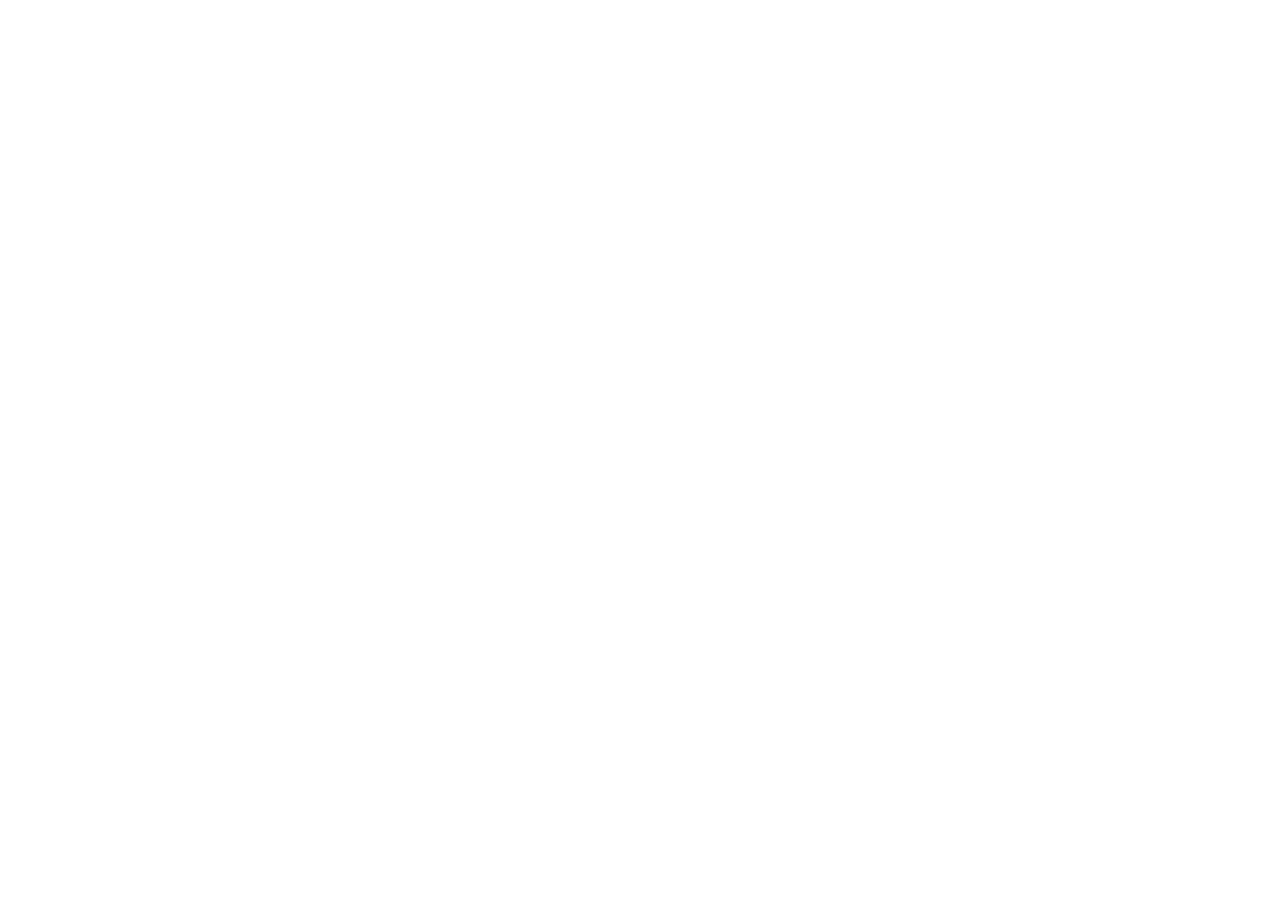
==== index.html @ 55efc39b "Begin Project" ====
<!DOCTYPE html>
<html lang="en">
    <head>
        <meta charset="UTF-8">
        <meta name="viewport" content="width=device-width, initial-scale=1.0">
        <title>Endangered</title>
    </head>
    <body>
        <header>
        
        </header>
        <main>
        
        </main>
        <footer>
        
        </footer>
    </body>
</html>
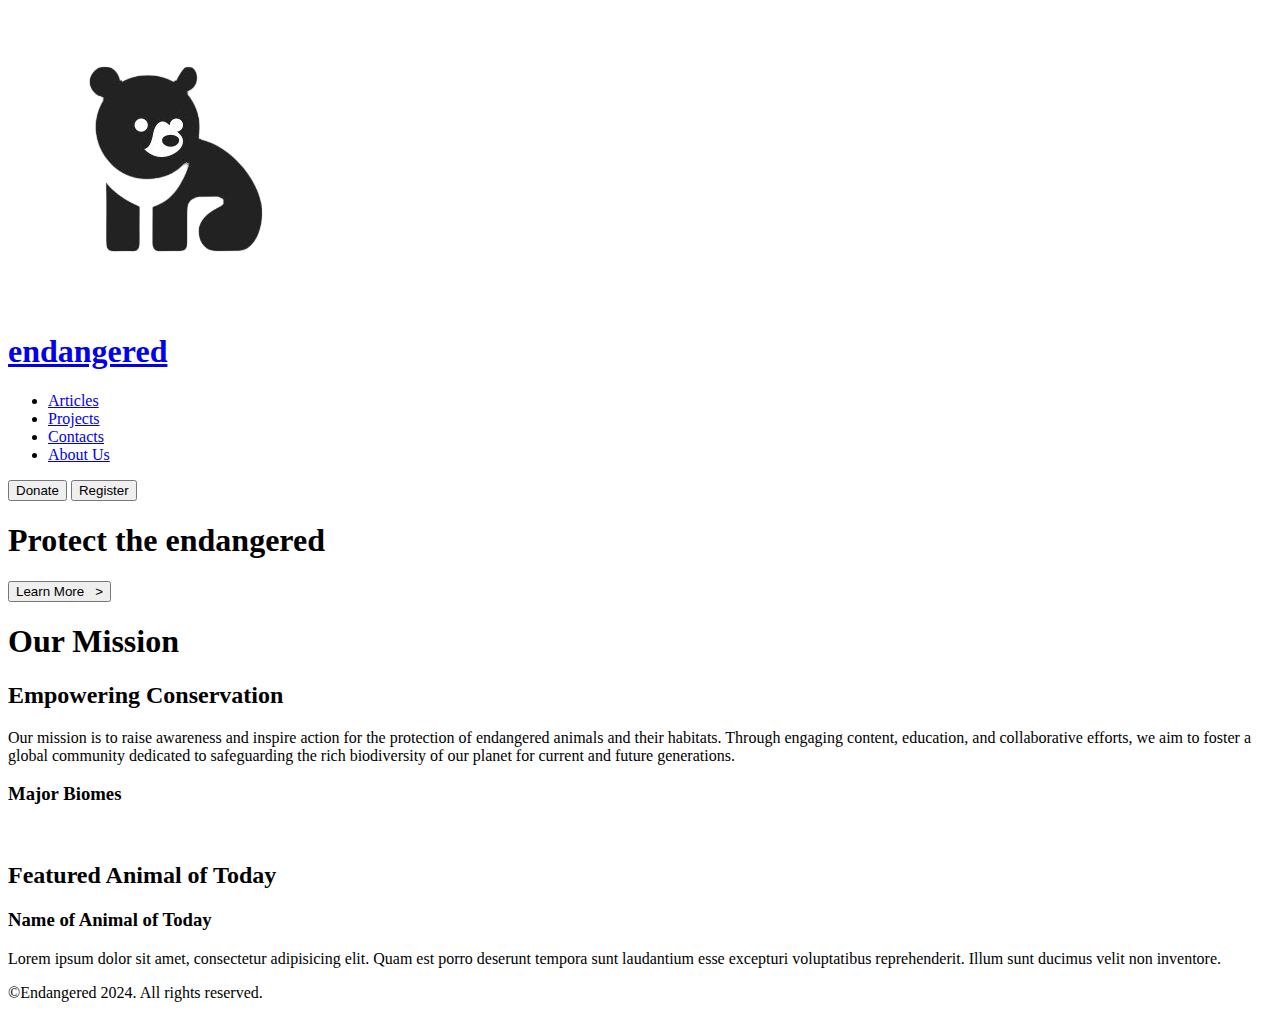
==== commit 463b2096: "Base HTML Layout + Images" ====
--- a/index.html
+++ b/index.html
@@ -1,19 +1,75 @@
 <!DOCTYPE html>
 <html lang="en">
-    <head>
-        <meta charset="UTF-8">
-        <meta name="viewport" content="width=device-width, initial-scale=1.0">
-        <title>Endangered</title>
-    </head>
-    <body>
-        <header>
-        
-        </header>
-        <main>
-        
-        </main>
-        <footer>
-        
-        </footer>
-    </body>
+	<head>
+    	<meta charset="utf-8">
+		<meta name="viewport" content="width=device-width, initial-scale=1.0">
+		<link rel="icon" type="image/svg+xml" href="images/weblogo.jpg">
+		<title>Endangered</title>
+		<!-- fonts -->
+		<link rel="preconnect" href="https://fonts.googleapis.com">
+		<link rel="preconnect" href="https://fonts.gstatic.com" crossorigin>
+		<link href="https://fonts.googleapis.com/css2?family=Comfortaa&family=Hind&family=Montserrat:wght@400;600&display=swap" rel="stylesheet">
+		<!-- external CSS link -->
+		<link rel="stylesheet" href="css/normalize.css">
+		<link rel="stylesheet" href="css/style.css">
+	</head>
+	<body>
+		<header>
+			<nav class="nav-container">
+				<div class="nav-logo">
+					<a id="home" href="index.html">
+						<img id="logo" src="images/logo.png" alt="https://www.behance.net/gallery/50070953/Endangered-Animal-Logos/modules/297711487"><h1 class="name">endangered</h1>
+					</a>
+				</div>
+				<ul class="nav-list">
+					<li><a href="#">Articles</a></li>
+					<li><a href="#">Projects</a></li>
+					<li><a href="#">Contacts</a></li>
+					<li><a href="#">About Us</a></li>
+				</ul>
+				<a href="https://support.worldwildlife.org/site/SPageServer?pagename=main_monthly&s_src=AWE2306OQ18299A01179RX&s_subsrc=topnav" target="_blank"><button type="button">Donate</button></a>
+				<button type="button">Register</button>
+			</nav>
+		</header>
+
+		<main>
+			<section>
+				<div class="front-page">
+					<h1>Protect the endangered</h1>
+					<button id="learn" type="button">Learn More&nbsp;&nbsp;&nbsp;></button>
+				</div>
+				<!-- <img src="images/deer-bg.jpg" alt="https://www.freepik.com/free-photo/closeup-shot-deer-nara-park-japan_11697215.htm#query=nature%20animals&position=49&from_view=search&track=aisImage by wirestock on Freepik"> -->
+			</section>
+			<section id="mission-statement">
+				<h1>Our Mission</h1>
+				<h2>Empowering Conservation</h2>
+				<p>Our mission is to raise awareness and inspire action for the protection of endangered animals and their habitats. Through engaging content, education, and collaborative efforts, we aim to foster a global community dedicated to safeguarding the rich biodiversity of our planet for current and future generations.</p>
+				<h3>Major Biomes</h3>
+				<div class="circle grassland" alt="Photo by Antony Trivet: https://www.pexels.com/photo/group-of-wild-giraffes-grazing-in-savanna-6056059/"></div>
+				<div class="circle forest" alt="https://www.freepik.com/free-photo/beautiful-scenery-river-surrounded-by-greenery-forest_16026988.htm#query=forest&position=19&from_view=search&track=sph"></div>
+				<div class="circle aquatic" alt="Photo by Francesco Ungaro: https://www.pexels.com/photo/assorted-fish-in-sea-with-corals-3410956/"></div>
+				<div class="circle desert" alt="https://www.freepik.com/free-photo/morning-light-sonoran-desert-scottsdale-arizona_17466112.htm#query=desert&position=0&from_view=search&track=sph"></div>
+				<div class="circle tundra" alt="https://www.freepik.com/free-photo/river-surrounded-by-trees-covered-snow-during-winter_12152350.htm#query=tundra&position=5&from_view=search&track=sph"></div>
+			</section>
+			<section id="articles">
+				<article>
+					<img src="" alt="">
+				</article>
+			</section>
+			<section id="featured">
+				<h2>Featured Animal of Today</h2>
+				<!--<img src="images/animal-otd.jpg" alt="https://www.freepik.com/free-photo/eurasian-wolf-white-winter-habitat-beautiful-winter-forest_16206187.htm">-->
+				<h3>Name of Animal of Today</h3>
+				<p>Lorem ipsum dolor sit amet, consectetur adipisicing elit. Quam est porro deserunt tempora sunt laudantium esse excepturi voluptatibus reprehenderit. Illum sunt ducimus velit non inventore.</p>
+			</section>
+			<section>
+			
+			</section>
+		</main>
+		
+		<footer>
+			<p>&copy;Endangered 2024. All rights reserved.</p>
+		</footer>
+		<script type="text/javascript" src="js/main.js"></script>
+	</body>
 </html>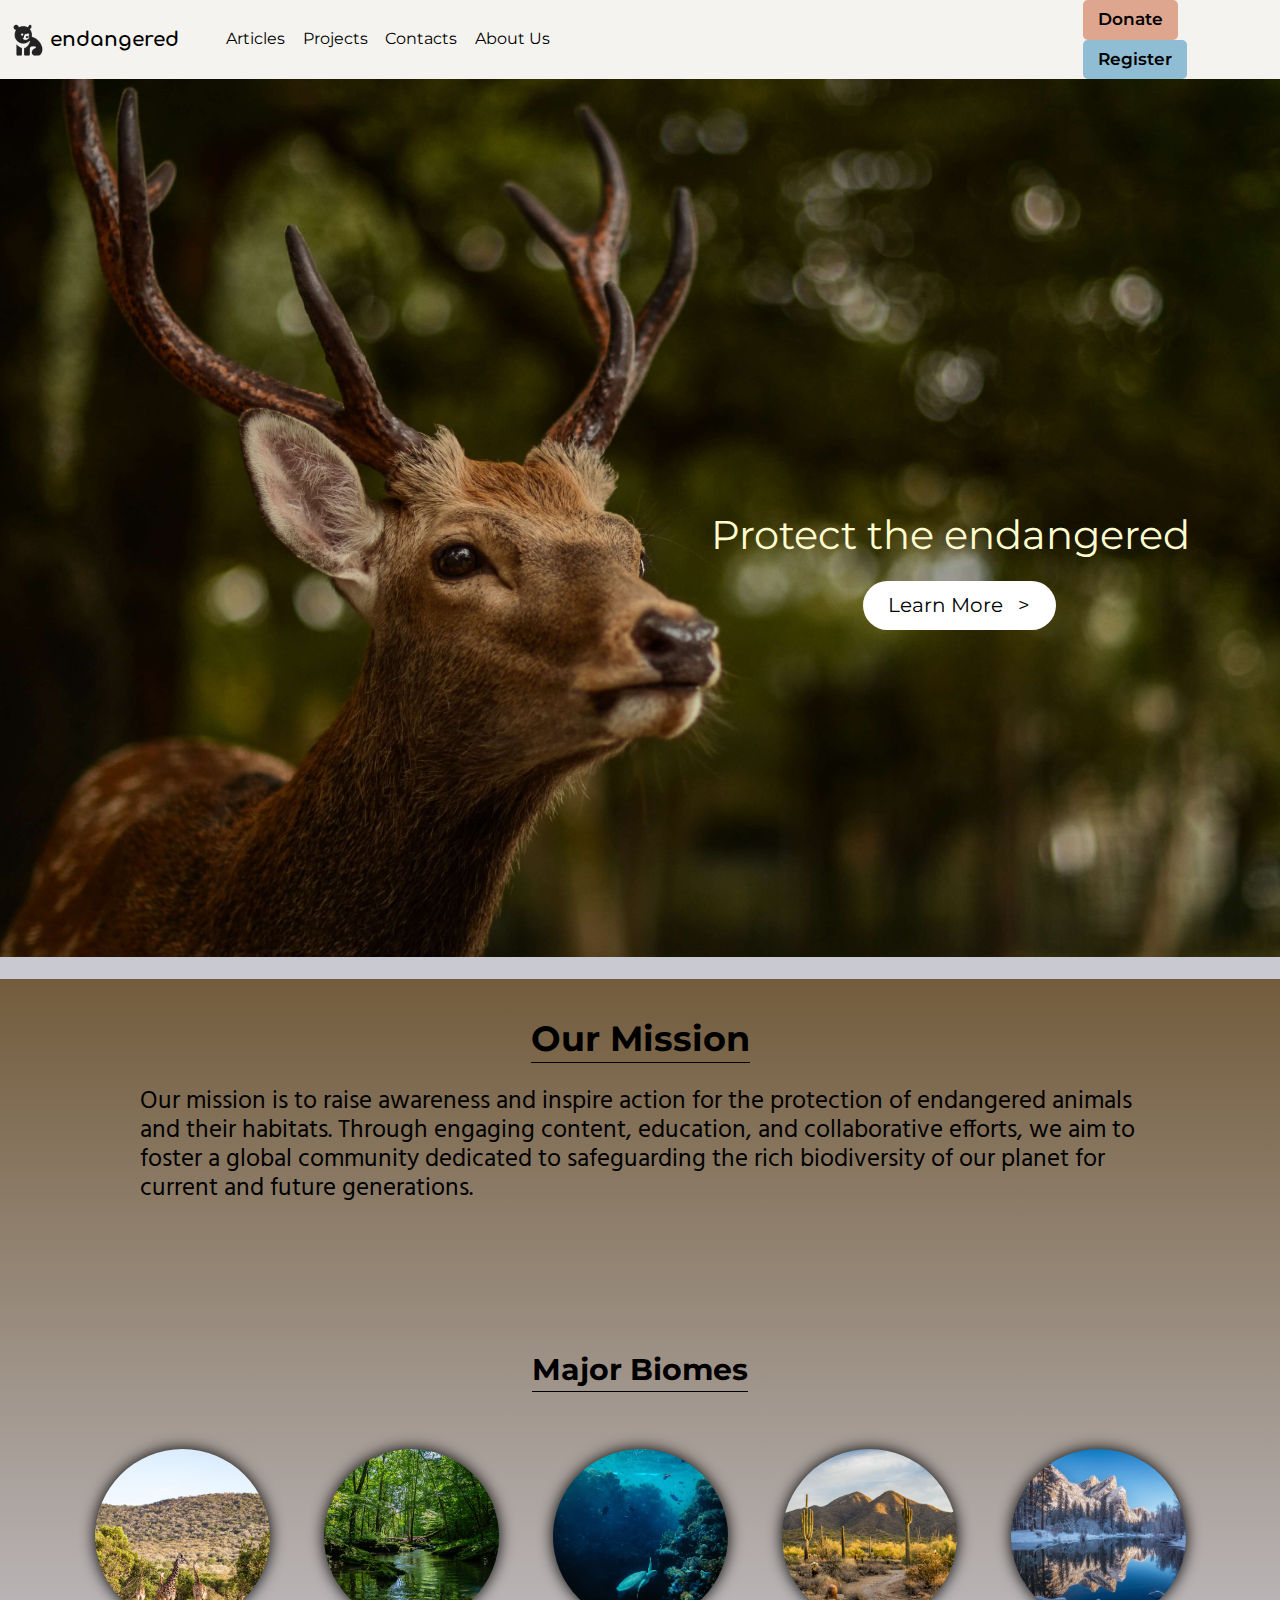
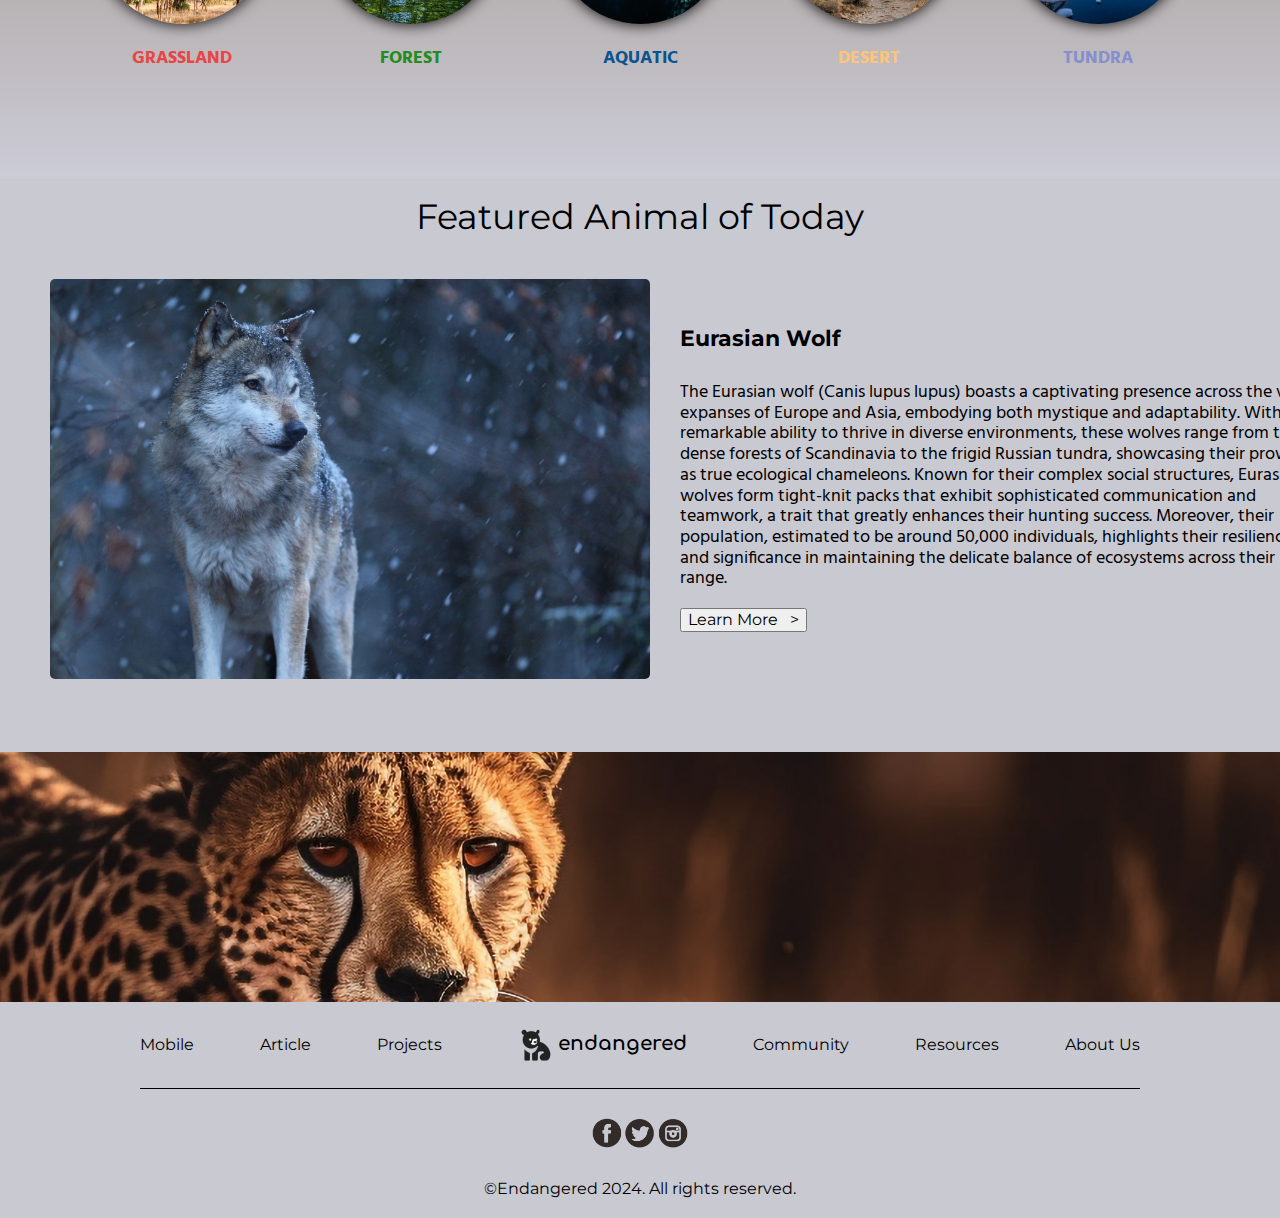
==== commit b4b50a13: "Update Main Page, Add Images, Add Sub Pages" ====
--- a/index.html
+++ b/index.html
@@ -1,75 +1,110 @@
-<!DOCTYPE html>
-<html lang="en">
-	<head>
-    	<meta charset="utf-8">
-		<meta name="viewport" content="width=device-width, initial-scale=1.0">
-		<link rel="icon" type="image/svg+xml" href="images/weblogo.jpg">
-		<title>Endangered</title>
-		<!-- fonts -->
-		<link rel="preconnect" href="https://fonts.googleapis.com">
-		<link rel="preconnect" href="https://fonts.gstatic.com" crossorigin>
-		<link href="https://fonts.googleapis.com/css2?family=Comfortaa&family=Hind&family=Montserrat:wght@400;600&display=swap" rel="stylesheet">
-		<!-- external CSS link -->
-		<link rel="stylesheet" href="css/normalize.css">
-		<link rel="stylesheet" href="css/style.css">
-	</head>
-	<body>
-		<header>
-			<nav class="nav-container">
-				<div class="nav-logo">
-					<a id="home" href="index.html">
-						<img id="logo" src="images/logo.png" alt="https://www.behance.net/gallery/50070953/Endangered-Animal-Logos/modules/297711487"><h1 class="name">endangered</h1>
-					</a>
-				</div>
-				<ul class="nav-list">
-					<li><a href="#">Articles</a></li>
-					<li><a href="#">Projects</a></li>
-					<li><a href="#">Contacts</a></li>
-					<li><a href="#">About Us</a></li>
-				</ul>
-				<a href="https://support.worldwildlife.org/site/SPageServer?pagename=main_monthly&s_src=AWE2306OQ18299A01179RX&s_subsrc=topnav" target="_blank"><button type="button">Donate</button></a>
-				<button type="button">Register</button>
-			</nav>
-		</header>
-
-		<main>
-			<section>
-				<div class="front-page">
-					<h1>Protect the endangered</h1>
-					<button id="learn" type="button">Learn More&nbsp;&nbsp;&nbsp;></button>
-				</div>
-				<!-- <img src="images/deer-bg.jpg" alt="https://www.freepik.com/free-photo/closeup-shot-deer-nara-park-japan_11697215.htm#query=nature%20animals&position=49&from_view=search&track=aisImage by wirestock on Freepik"> -->
-			</section>
-			<section id="mission-statement">
-				<h1>Our Mission</h1>
-				<h2>Empowering Conservation</h2>
-				<p>Our mission is to raise awareness and inspire action for the protection of endangered animals and their habitats. Through engaging content, education, and collaborative efforts, we aim to foster a global community dedicated to safeguarding the rich biodiversity of our planet for current and future generations.</p>
-				<h3>Major Biomes</h3>
-				<div class="circle grassland" alt="Photo by Antony Trivet: https://www.pexels.com/photo/group-of-wild-giraffes-grazing-in-savanna-6056059/"></div>
-				<div class="circle forest" alt="https://www.freepik.com/free-photo/beautiful-scenery-river-surrounded-by-greenery-forest_16026988.htm#query=forest&position=19&from_view=search&track=sph"></div>
-				<div class="circle aquatic" alt="Photo by Francesco Ungaro: https://www.pexels.com/photo/assorted-fish-in-sea-with-corals-3410956/"></div>
-				<div class="circle desert" alt="https://www.freepik.com/free-photo/morning-light-sonoran-desert-scottsdale-arizona_17466112.htm#query=desert&position=0&from_view=search&track=sph"></div>
-				<div class="circle tundra" alt="https://www.freepik.com/free-photo/river-surrounded-by-trees-covered-snow-during-winter_12152350.htm#query=tundra&position=5&from_view=search&track=sph"></div>
-			</section>
-			<section id="articles">
-				<article>
-					<img src="" alt="">
-				</article>
-			</section>
-			<section id="featured">
-				<h2>Featured Animal of Today</h2>
-				<!--<img src="images/animal-otd.jpg" alt="https://www.freepik.com/free-photo/eurasian-wolf-white-winter-habitat-beautiful-winter-forest_16206187.htm">-->
-				<h3>Name of Animal of Today</h3>
-				<p>Lorem ipsum dolor sit amet, consectetur adipisicing elit. Quam est porro deserunt tempora sunt laudantium esse excepturi voluptatibus reprehenderit. Illum sunt ducimus velit non inventore.</p>
-			</section>
-			<section>
-			
-			</section>
-		</main>
-		
-		<footer>
-			<p>&copy;Endangered 2024. All rights reserved.</p>
-		</footer>
-		<script type="text/javascript" src="js/main.js"></script>
-	</body>
+<!DOCTYPE html>
+<html lang="en">
+	<head>
+    	<meta charset="utf-8">
+		<meta name="viewport" content="width=device-width, initial-scale=1.0">
+		<link rel="icon" type="image/svg+xml" href="images/weblogo.jpg">
+		<title>Endangered</title>
+		<!-- fonts -->
+		<link rel="preconnect" href="https://fonts.googleapis.com">
+		<link rel="preconnect" href="https://fonts.gstatic.com" crossorigin>
+		<link href="https://fonts.googleapis.com/css2?family=Comfortaa&family=Hind:wght@400;700&family=Montserrat:wght@400;600&display=swap" rel="stylesheet">
+		<!-- external CSS link -->
+		<link rel="stylesheet" href="css/normalize.css">
+		<link rel="stylesheet" href="css/style.css">
+	</head>
+	<body>
+		<header>
+			<nav class="container">
+				<a href="index.html" class="logo">
+					<img id="logo" src="images/logo.png" alt="https://www.behance.net/gallery/50070953/Endangered-Animal-Logos/modules/297711487"><h1 class="name">endangered</h1>
+				</a>
+				<ul class="nav-list nav-anch">
+					<li><a href="sub-html/articles.html">Articles</a></li>
+					<li><a href="sub-html/projects.html">Projects</a></li>
+					<li><a href="sub-html/contact.html">Contacts</a></li>
+					<li><a href="sub-html/about.html">About Us</a></li>
+				</ul>
+				<div class="register">
+					<a href="https://support.worldwildlife.org/site/SPageServer?pagename=main_monthly&s_src=AWE2306OQ18299A01179RX&s_subsrc=topnav" target="_blank"><button type="button">Donate</button></a>
+					<button type="button">Register</button>
+				</div>
+			</nav>
+		</header>
+
+		<main>
+			<section>
+				<div class="front-page">
+					<h1 class="title">Protect the endangered</h1>
+					<a href="https://www.worldwildlife.org/how-to-help" target="_blank"><button class="learn" type="button">Learn More&nbsp;&nbsp;&nbsp;></button></a>
+				</div>
+				<!-- <img src="images/deer-bg.jpg" alt="https://www.freepik.com/free-photo/closeup-shot-deer-nara-park-japan_11697215.htm#query=nature%20animals&position=49&from_view=search&track=aisImage by wirestock on Freepik"> -->
+			</section>
+			<section id="mission-statement">
+				<div class="mission-block">
+					<h1 class="heads">Our Mission</h1>
+					<p>Our mission is to raise awareness and inspire action for the protection of endangered animals and their habitats. Through engaging content, education, and collaborative efforts, we aim to foster a global community dedicated to safeguarding the rich biodiversity of our planet for current and future generations.</p>
+					<h3 class="heads">Major Biomes</h3>
+				</div>
+				<div class="biomes">
+					<div class="circle grassland" alt="Photo by Antony Trivet: https://www.pexels.com/photo/group-of-wild-giraffes-grazing-in-savanna-6056059/"><span>GRASSLAND</span></div>
+					<div class="circle forest" alt="https://www.freepik.com/free-photo/beautiful-scenery-river-surrounded-by-greenery-forest_16026988.htm#query=forest&position=19&from_view=search&track=sph"><span>FOREST</span></div>
+					<div class="circle aquatic" alt="Photo by Francesco Ungaro: https://www.pexels.com/photo/assorted-fish-in-sea-with-corals-3410956/"><span>AQUATIC</span></div>
+					<div class="circle desert" alt="https://www.freepik.com/free-photo/morning-light-sonoran-desert-scottsdale-arizona_17466112.htm#query=desert&position=0&from_view=search&track=sph"><span>DESERT</span></div>
+					<div class="circle tundra" alt="https://www.freepik.com/free-photo/river-surrounded-by-trees-covered-snow-during-winter_12152350.htm#query=tundra&position=5&from_view=search&track=sph"><span>TUNDRA</span></div>
+				</div>
+			</section>
+			<section id="articles">
+				<article>
+					<img src="" alt="">
+				</article>
+			</section>
+			<section id="featured">
+				<h2 class="heads">Featured Animal of Today</h2>
+				<div class="aot">
+					<img src="images/animal-otd.jpg" alt="https://www.freepik.com/free-photo/eurasian-wolf-white-winter-habitat-beautiful-winter-forest_16206187.htm">
+					<div class="aot-info">
+						<h3>Eurasian Wolf</h3>
+						<p>The Eurasian wolf (Canis lupus lupus) boasts a captivating presence across the vast expanses of Europe and Asia, embodying both mystique and adaptability. With a remarkable ability to thrive in diverse environments, these wolves range from the dense forests of Scandinavia to the frigid Russian tundra, showcasing their prowess as true ecological chameleons. Known for their complex social structures, Eurasian wolves form tight-knit packs that exhibit sophisticated communication and teamwork, a trait that greatly enhances their hunting success. Moreover, their population, estimated to be around 50,000 individuals, highlights their resilience and significance in maintaining the delicate balance of ecosystems across their range.</p>
+						<a href="https://a-z-animals.com/animals/eurasian-wolf/" target="_blank"><button type="button">Learn More&nbsp;&nbsp;&nbsp;></button></a>
+					</div>
+				</div>
+			</section>
+			<section id="how-to-help">
+				<div class="cheetah"></div>
+			</section>
+		</main>
+		<footer>
+			<div>
+				<ul class="footer-nav nav-anch">
+					<li>
+						<a href="#">Mobile</a>
+					</li>
+					<li>
+						<a href="sub-html/articles.html">Article</a>
+					</li>
+					<li>
+						<a href="sub-html/projects.html">Projects</a>
+					</li>
+					<li>
+						<a href="index.html" class="logo">
+							<img id="logo" src="images/logo.png" alt="https://www.behance.net/gallery/50070953/Endangered-Animal-Logos/modules/297711487"><h1 class="name">endangered</h1>
+						</a>
+					</li>
+					<li>
+						<a href="https://support.worldwildlife.org/site/SPageServer?pagename=can_home" target="_blank">Community</a>
+					</li>
+					<li>
+						<a href="https://www.worldwildlife.org/" target="_blank">Resources</a>
+					</li>
+					<li>
+						<a href="sub-html/about.html">About Us</a>
+					</li>
+				</ul>
+			</div>
+			<img src="images/icons.png" alt="icons">
+			<p>&copy;Endangered 2024. All rights reserved.</p>
+		</footer>
+		<script type="text/javascript" src="js/main.js"></script>
+	</body>
 </html>--- a/css/style.css
+++ b/css/style.css
@@ -0,0 +1,357 @@
+/******************************************
+               Global CSS
+*******************************************/
+* {
+     box-sizing: border-box;
+     list-style: none;
+     /*border: 1px solid black;*/
+}
+
+body {
+     font-family: 'Montserrat', 'Hind', sans-serif;
+     background-color: rgba(200, 200, 209, 0.99);
+}
+
+/******************************************
+                  Header
+*******************************************/
+
+header {
+     background-color: rgba(244, 243, 239, 0.99);
+     width: 100%;
+}
+
+.container {
+     display: flex;
+     vertical-align: middle;
+     align-items: center;
+     width: 100%;
+}
+
+.logo {
+     display: flex;
+     text-decoration: none;
+}
+
+#logo {
+     vertical-align: middle;
+     width: 50px;
+     height: auto;
+}
+
+.name {
+     font-family: 'Comfortaa', 'Montserrat', cursive;
+     font-size: 20px;
+     color: black;
+}
+
+.nav-list {
+     display: flex;
+     list-style-type: none;
+     width: 47%;
+     margin-left: 3%;
+     padding: 0;
+}
+
+.nav-list > li {
+     margin: 0 1.5%;
+}
+
+.nav-anch a {
+     color: black;
+     text-decoration: none;
+}
+
+.nav-anch a:hover {
+     color: rgba(143, 189, 211, 1);
+     /*Borders*/
+     /*border: solid 1px black;
+     padding: 2px;*/
+}
+
+.register {
+     display: inline-block;
+     margin-left: 22%;
+}
+
+.register button {
+     background-color: rgba(222,165,143,1);
+     border: none;
+     border-radius: 5px;
+     padding: 10px 15px;
+     font-weight: 600;
+     font-size: 17px;
+     cursor: pointer;
+}
+
+.register > a + button {
+     background-color: rgba(143, 189, 211, 1);
+}
+
+/******************************************
+                Home Page
+*******************************************/
+
+.front-page {
+     background-image: url('../images/deer-bg.jpg');
+     background-repeat: no-repeat;
+     background-size: 100% auto;
+     width: 100%;
+     height: 900px; /*Relook at this and change*/
+}
+
+.title {
+     position: absolute; /*Could do div and margin pushing*/
+     color: rgba(255,253,208,1);
+     font-weight: 400;
+     font-size: 40px;
+     right: 7%;
+     bottom: 35%;
+}
+
+.learn {
+     display: block;
+     position: absolute;
+     color: rgba(0, 0, 0, 1);
+     background-color: rgba(255,255,255,1);
+     border: none;
+     border-radius: 25px;
+     padding: 1% 2%;
+     text-decoration: none;
+     text-align: left;
+     font-size: 20px;
+     cursor: pointer;
+     right: 17.5%;
+     bottom: 30%;
+}
+
+.learn:hover {
+     background-color: antiquewhite;
+}
+
+/******************************************
+               Mission Page
+*******************************************/
+
+#mission-statement {
+     background: linear-gradient(0deg, rgba(204,204,215,1) 0%, rgba(115,92,60,1) 100%);
+     height: 800px;
+}
+
+.mission-block{
+     width: 1000px;
+     margin: 0 auto;
+}
+
+.heads {
+     width: fit-content;
+     margin: 0 auto;
+     border-bottom: 1px solid black;
+     padding-bottom: 3px;
+     font-size: 35px;
+}
+
+.mission-block > h1 {
+     padding-top: 40px;
+}
+
+.mission-block > p {
+     font-family: 'Hind', sans-serif;
+     font-size: 25px;
+     padding-bottom: 12.5%;
+}
+
+.mission-block > h3 {
+     font-size: 30px;
+}
+
+.biomes {
+     width: 1200px;
+     margin: 2.5% auto 0 auto;
+     text-align: center;
+}
+
+.circle {
+     display: inline-block;
+     width: 175px;
+     height: 175px;
+     margin: 25px;
+     background: rgba(248, 243, 233, 1) none no-repeat center center;
+     box-shadow: 0 0 15px black;
+     border-radius: 50%;
+     background-size: cover;
+     font-family: 'Hind', sans-serif;
+}
+.circle > span {
+     display: block;
+     margin-top: 200px;
+     font-family: 'Hind', sans-serif;
+     font-weight: 700;
+     font-size: 18px;
+}
+
+.grassland {
+     color: #E94545;
+     background-image: url(../images/grassland.jpg);
+}
+
+.forest {
+     color: #228B22;
+     background-image: url(../images/forest.jpg);
+}
+
+.aquatic {
+     color: #0A538F;
+     background-image: url(../images/aquatic.jpg);
+}
+
+.desert {
+     color: #FFC477;
+     background-image: url(../images/desert.jpg);
+}
+
+.tundra {
+     color: #878ECD;
+     background-image: url(../images/tundra.jpg);
+}
+
+/******************************************
+               Featured Page
+*******************************************/
+#featured {
+     height: 555px;
+}
+
+#featured > h2 {
+     font-size: 35px;
+     font-weight: 400;
+     border-bottom: none;
+}
+
+.aot {
+     display: flex;
+     justify-content: center;
+     width: 1400px;
+     margin: 3% auto 0 auto;
+     align-content: center;
+}
+
+.aot > img {
+     border-radius: 5px;
+     width: 600px;
+     height: auto;
+}
+
+.aot-info {
+     display: flex;
+     flex-direction: column;
+     flex-wrap: wrap;
+     text-align: left;
+     justify-content: center; /*Up for debates*/
+     margin: 0;
+     width: 50%;
+     padding: 0 30px;
+}
+
+.aot-info > h3 {
+     font-size: 22px;
+     margin: 0;
+}
+
+.aot-info > p {
+     font-family: 'Hind', sans-serif;
+     font-size: 18px;
+     margin-top: 5%;
+}
+
+/******************************************
+               How to Help
+*******************************************/
+.cheetah {
+     background-image: url(../images/cheetah-3.jpg);
+     background-repeat: no-repeat;
+     background-size: cover;
+     background-position: 0;
+     width: 100%;
+     height: 250px;
+}
+
+/******************************************
+               Footer
+*******************************************/
+footer {
+     height: 200px;
+}
+
+footer > p {
+     text-align: center;
+}
+
+footer > div {
+     width: 1000px;
+     margin: 0 auto;
+     border-bottom: 1px solid black
+}
+
+.footer-nav {
+     display: flex;
+     justify-content: space-between;
+     padding: 0;
+     align-items: center;     
+}
+
+footer img {
+     display: block;
+     width: 100px;
+     height: auto;
+     margin: 1% auto;
+}
+
+
+/******************************************
+               Articles.HTML
+*******************************************/
+#articles-page {
+     width: 1000px;
+     margin: 0 auto;
+}
+
+#articles-page > h1 {
+     width: fit-content;
+     margin: 3% auto;
+     border-bottom: 1px solid black;
+}
+
+.articles {
+     text-align: center;
+     border-bottom: 1px dotted black;
+     margin: 2% auto;
+}
+.half {
+     display: inline-block;
+     width: 45%;
+     margin-left: 0;
+}
+
+.category {
+     display: block;
+}
+
+.article-images {
+     width: 300px;
+     height: auto;
+}
+
+.move-left {
+     text-align: left;
+}
+
+
+/******************************************
+               Projects
+*******************************************/
+.grassland-projects {
+     background-image: url(../images/grasslands-bg.jpeg);
+     background-repeat: no-repeat;
+     background-position: 30%;
+}
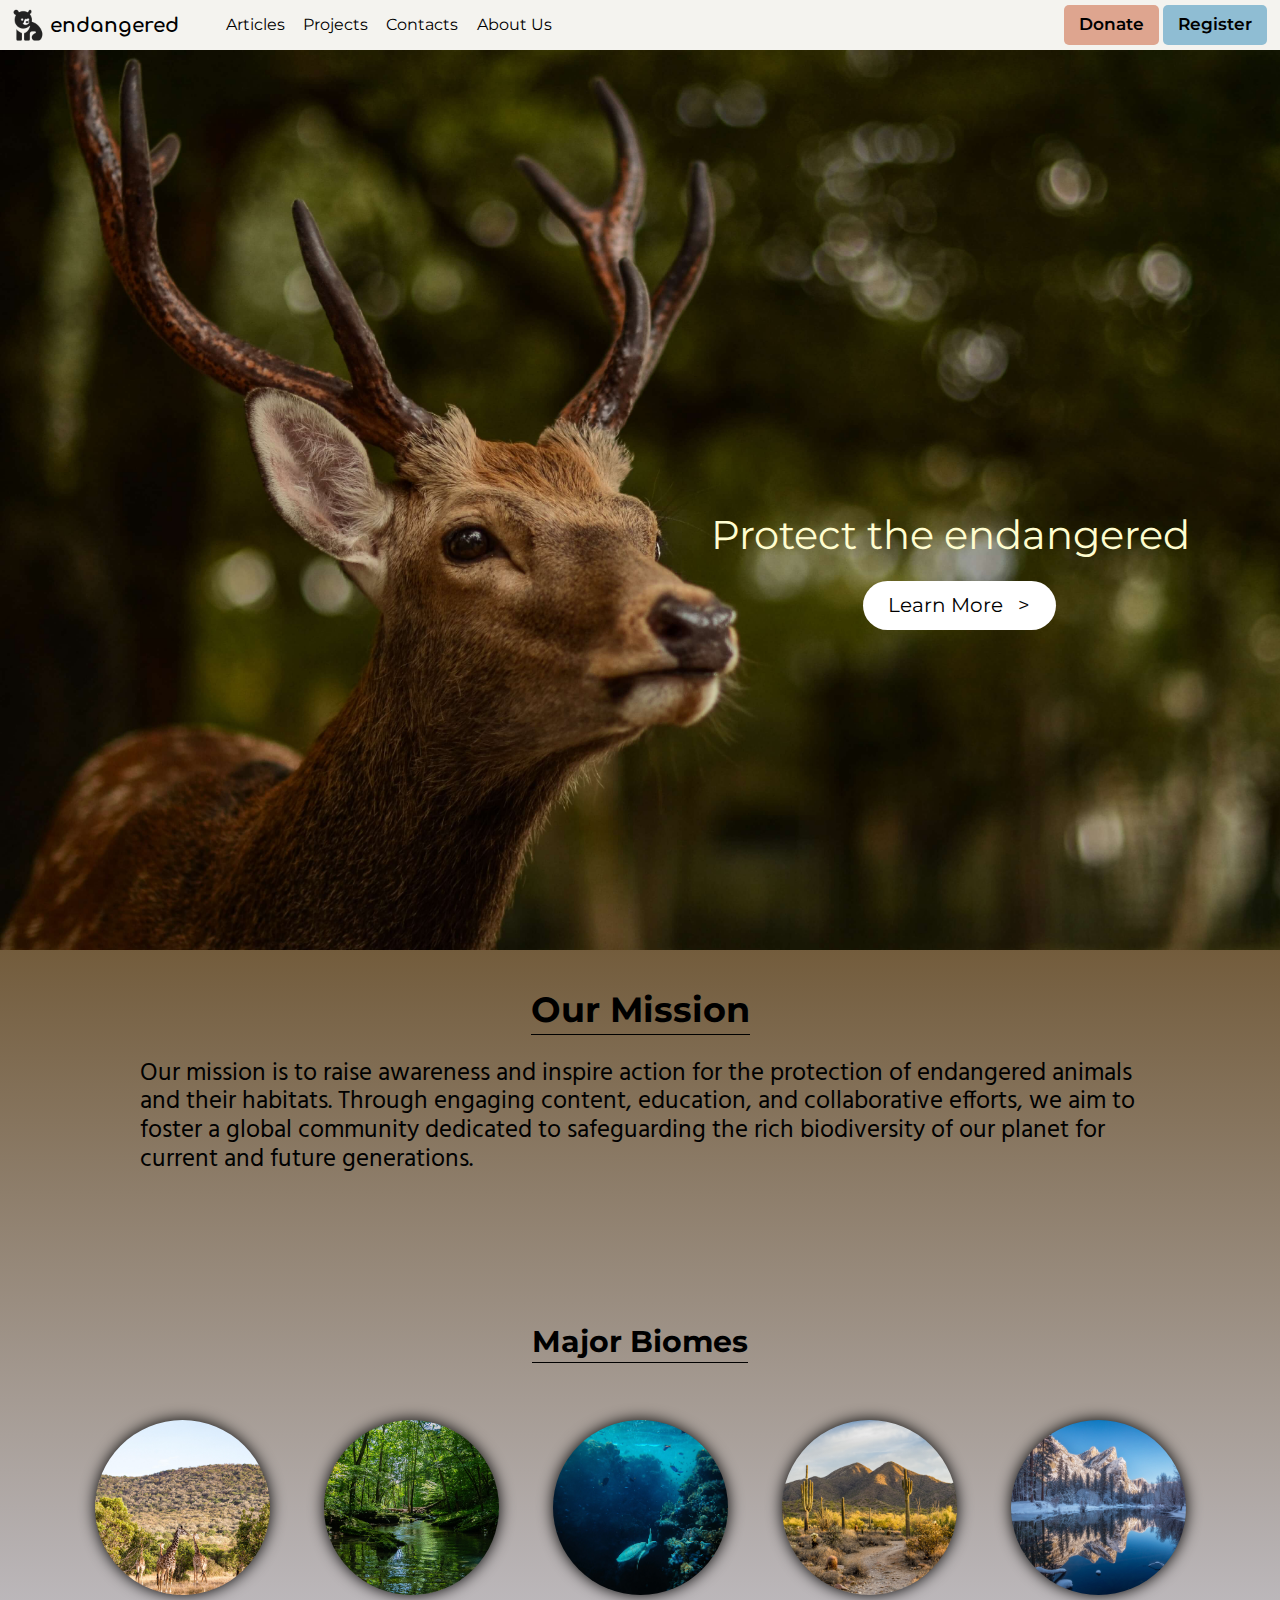
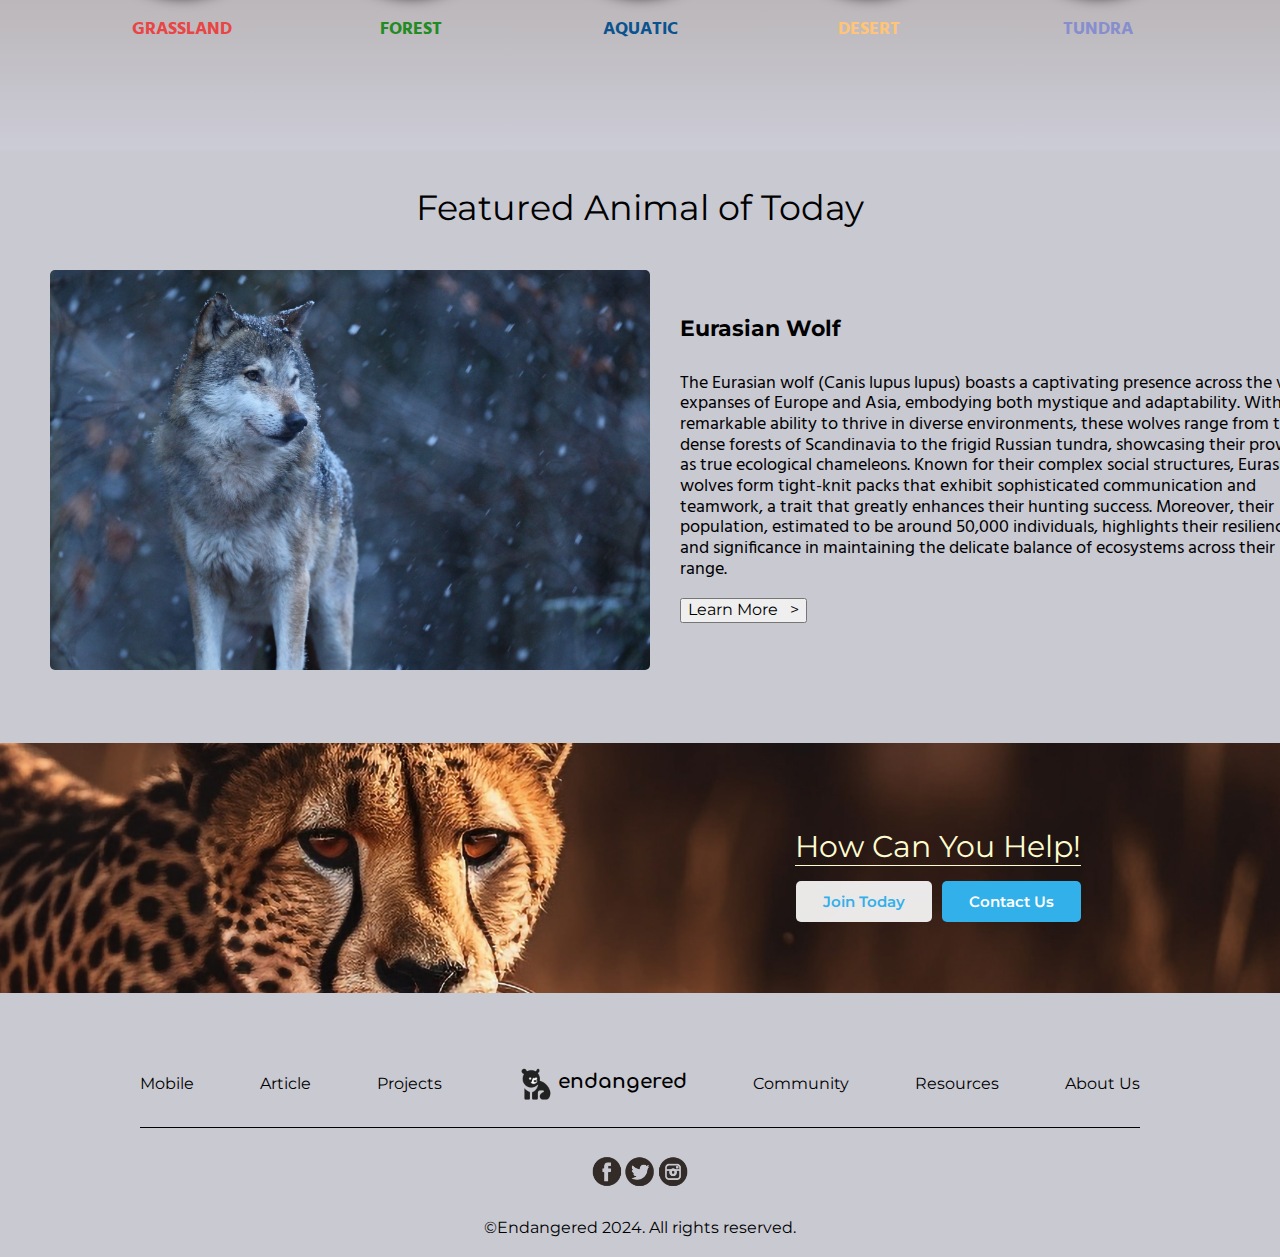
==== commit 53e534a7: "Finish Home, Articles, Projects" ====
--- a/index.html
+++ b/index.html
@@ -47,11 +47,11 @@
 					<h3 class="heads">Major Biomes</h3>
 				</div>
 				<div class="biomes">
-					<div class="circle grassland" alt="Photo by Antony Trivet: https://www.pexels.com/photo/group-of-wild-giraffes-grazing-in-savanna-6056059/"><span>GRASSLAND</span></div>
-					<div class="circle forest" alt="https://www.freepik.com/free-photo/beautiful-scenery-river-surrounded-by-greenery-forest_16026988.htm#query=forest&position=19&from_view=search&track=sph"><span>FOREST</span></div>
-					<div class="circle aquatic" alt="Photo by Francesco Ungaro: https://www.pexels.com/photo/assorted-fish-in-sea-with-corals-3410956/"><span>AQUATIC</span></div>
-					<div class="circle desert" alt="https://www.freepik.com/free-photo/morning-light-sonoran-desert-scottsdale-arizona_17466112.htm#query=desert&position=0&from_view=search&track=sph"><span>DESERT</span></div>
-					<div class="circle tundra" alt="https://www.freepik.com/free-photo/river-surrounded-by-trees-covered-snow-during-winter_12152350.htm#query=tundra&position=5&from_view=search&track=sph"><span>TUNDRA</span></div>
+					<a href="sub-html/projects.html#grassland"><div class="circle grassland" alt="Photo by Antony Trivet: https://www.pexels.com/photo/group-of-wild-giraffes-grazing-in-savanna-6056059/"><span>GRASSLAND</span></div></a>
+					<a href="sub-html/projects.html#forest"><div class="circle forest" alt="https://www.freepik.com/free-photo/beautiful-scenery-river-surrounded-by-greenery-forest_16026988.htm#query=forest&position=19&from_view=search&track=sph"><span>FOREST</span></div></a>
+					<a href="sub-html/projects.html#aquatic"><div class="circle aquatic" alt="Photo by Francesco Ungaro: https://www.pexels.com/photo/assorted-fish-in-sea-with-corals-3410956/"><span>AQUATIC</span></div></a>
+					<a href="sub-html/projects.html#desert"><div class="circle desert" alt="https://www.freepik.com/free-photo/morning-light-sonoran-desert-scottsdale-arizona_17466112.htm#query=desert&position=0&from_view=search&track=sph"><span>DESERT</span></div></a>
+					<a href="sub-html/projects.html#tundra"><div class="circle tundra" alt="https://www.freepik.com/free-photo/river-surrounded-by-trees-covered-snow-during-winter_12152350.htm#query=tundra&position=5&from_view=search&track=sph"><span>TUNDRA</span></div></a>
 				</div>
 			</section>
 			<section id="articles">
@@ -71,7 +71,13 @@
 				</div>
 			</section>
 			<section id="how-to-help">
-				<div class="cheetah"></div>
+				<div class="cheetah">
+					<div>
+						<h2>How Can You Help!</h2>
+						<a href="https://support.worldwildlife.org/site/SPageServer?pagename=can_home" target="_blank"><button type="button">Join Today</button></a>
+						<a href="sub-html/contact.html"><button type="button">Contact Us</button></a>
+					</div>
+				</div>
 			</section>
 		</main>
 		<footer>
--- a/css/style.css
+++ b/css/style.css
@@ -53,7 +53,7 @@
      padding: 0;
 }
 
-.nav-list > li {
+.nav-list>li {
      margin: 0 1.5%;
 }
 
@@ -70,12 +70,12 @@
 }
 
 .register {
-     display: inline-block;
-     margin-left: 22%;
+     display: block;
+     margin: 0 1% 0 auto;
 }
 
 .register button {
-     background-color: rgba(222,165,143,1);
+     background-color: rgba(222, 165, 143, 1);
      border: none;
      border-radius: 5px;
      padding: 10px 15px;
@@ -84,7 +84,7 @@
      cursor: pointer;
 }
 
-.register > a + button {
+.register>a+button {
      background-color: rgba(143, 189, 211, 1);
 }
 
@@ -95,14 +95,16 @@
 .front-page {
      background-image: url('../images/deer-bg.jpg');
      background-repeat: no-repeat;
-     background-size: 100% auto;
+     background-size: cover;
      width: 100%;
-     height: 900px; /*Relook at this and change*/
+     height: 900px;
+     /*Relook at this and change*/
 }
 
 .title {
-     position: absolute; /*Could do div and margin pushing*/
-     color: rgba(255,253,208,1);
+     position: absolute;
+     /*Could do div and margin pushing*/
+     color: rgba(255, 253, 208, 1);
      font-weight: 400;
      font-size: 40px;
      right: 7%;
@@ -113,7 +115,7 @@
      display: block;
      position: absolute;
      color: rgba(0, 0, 0, 1);
-     background-color: rgba(255,255,255,1);
+     background-color: rgba(255, 255, 255, 1);
      border: none;
      border-radius: 25px;
      padding: 1% 2%;
@@ -134,11 +136,11 @@
 *******************************************/
 
 #mission-statement {
-     background: linear-gradient(0deg, rgba(204,204,215,1) 0%, rgba(115,92,60,1) 100%);
+     background: linear-gradient(0deg, rgba(204, 204, 215, 1) 0%, rgba(115, 92, 60, 1) 100%);
      height: 800px;
 }
 
-.mission-block{
+.mission-block {
      width: 1000px;
      margin: 0 auto;
 }
@@ -151,17 +153,17 @@
      font-size: 35px;
 }
 
-.mission-block > h1 {
+.mission-block>h1 {
      padding-top: 40px;
 }
 
-.mission-block > p {
+.mission-block>p {
      font-family: 'Hind', sans-serif;
      font-size: 25px;
      padding-bottom: 12.5%;
 }
 
-.mission-block > h3 {
+.mission-block>h3 {
      font-size: 30px;
 }
 
@@ -182,7 +184,8 @@
      background-size: cover;
      font-family: 'Hind', sans-serif;
 }
-.circle > span {
+
+.circle>span {
      display: block;
      margin-top: 200px;
      font-family: 'Hind', sans-serif;
@@ -222,7 +225,8 @@
      height: 555px;
 }
 
-#featured > h2 {
+#featured>h2 {
+     margin-top: 1.5%;
      font-size: 35px;
      font-weight: 400;
      border-bottom: none;
@@ -236,7 +240,7 @@
      align-content: center;
 }
 
-.aot > img {
+.aot>img {
      border-radius: 5px;
      width: 600px;
      height: auto;
@@ -247,18 +251,19 @@
      flex-direction: column;
      flex-wrap: wrap;
      text-align: left;
-     justify-content: center; /*Up for debates*/
+     justify-content: center;
+     /*Up for debates*/
      margin: 0;
      width: 50%;
      padding: 0 30px;
 }
 
-.aot-info > h3 {
+.aot-info>h3 {
      font-size: 22px;
      margin: 0;
 }
 
-.aot-info > p {
+.aot-info>p {
      font-family: 'Hind', sans-serif;
      font-size: 18px;
      margin-top: 5%;
@@ -268,7 +273,7 @@
                How to Help
 *******************************************/
 .cheetah {
-     background-image: url(../images/cheetah-3.jpg);
+     background-image: url(../images/cheetah-2.jpg);
      background-repeat: no-repeat;
      background-size: cover;
      background-position: 0;
@@ -276,18 +281,57 @@
      height: 250px;
 }
 
+.cheetah>div {
+     position: relative;
+     text-align: center;
+     width: 300px;
+     margin-left: auto;
+     top: 35%;
+     right: 15%;
+}
+
+.cheetah h2 {
+     color: #FFFDD0;
+     border-bottom: 1px solid #FFFDD0;
+     width: fit-content;
+     margin: 0 auto 5% auto;
+     font-weight: 400;
+     font-size: 30px;
+}
+
+.cheetah a {
+     margin: 0 1%;
+}
+
+.cheetah button {
+     background-color: rgba(255, 255, 255, 0.9);
+     color: rgb(50, 176, 234);
+     border: none;
+     border-radius: 5px;
+     padding: 12px 27px;
+     font-weight: 600;
+     font-size: 15px;
+     cursor: pointer;
+}
+
+.cheetah a+a>button {
+     background-color: rgb(50, 176, 234);
+     color: rgba(255, 255, 255, 1);
+}
+
 /******************************************
                Footer
 *******************************************/
 footer {
+     margin-top: 5%;
      height: 200px;
 }
 
-footer > p {
+footer>p {
      text-align: center;
 }
 
-footer > div {
+footer>div {
      width: 1000px;
      margin: 0 auto;
      border-bottom: 1px solid black
@@ -297,7 +341,7 @@
      display: flex;
      justify-content: space-between;
      padding: 0;
-     align-items: center;     
+     align-items: center;
 }
 
 footer img {
@@ -311,30 +355,32 @@
 /******************************************
                Articles.HTML
 *******************************************/
+#articles-html {
+     background-color: white;
+}
+
 #articles-page {
-     width: 1000px;
+     width: 1200px;
      margin: 0 auto;
 }
 
-#articles-page > h1 {
+#articles-page>h1 {
      width: fit-content;
      margin: 3% auto;
      border-bottom: 1px solid black;
 }
 
-.articles {
-     text-align: center;
-     border-bottom: 1px dotted black;
-     margin: 2% auto;
-}
-.half {
-     display: inline-block;
-     width: 45%;
-     margin-left: 0;
-}
-
-.category {
-     display: block;
+.main-article {
+     display: flex;
+     flex-wrap: wrap;
+     background-color: rgba(240, 240, 240, 0.99);
+     margin-bottom: 3%;
+}
+
+.main-article .article-images {
+     text-align: left;
+     width: 600px;
+     height: auto;
 }
 
 .article-images {
@@ -342,16 +388,154 @@
      height: auto;
 }
 
-.move-left {
+.main-article>div+div {
      text-align: left;
-}
-
+     width: 600px;
+}
+
+.main-article>div+div>h2,
+.main-article>div+div>span,
+.main-article>div+div>p,
+.main-article>div+div>a {
+     display: block;
+     width: 515px;
+     margin: 3% auto;
+}
+
+.main-article>div+div>p {
+     margin-top: 5%;
+}
+
+.sub-articles>a {
+     background-color: rgba(240, 240, 240, 0.99);
+     display: inline-block;
+     width: 590px;
+     text-decoration: none;
+     color: black;
+     padding-bottom: 10px;
+     margin-bottom: 3%;
+}
+
+.sub-articles .spacer {
+     margin-left: 1.2%;
+}
+
+.sub-articles img {
+     width: 590px;
+     height: 330px;
+}
+
+.sub-articles span {
+     font-family: 'Hind', 'Montserrat', sans-serif;
+     font-weight: 700;
+     border-left: 2.5px solid black;
+     padding-left: 5px;
+}
+
+.sub-article-info {
+     padding: 0 15px 10px 15px;
+}
 
 /******************************************
                Projects
 *******************************************/
-.grassland-projects {
-     background-image: url(../images/grasslands-bg.jpeg);
+#projects-html {
+     text-align: center;
+     font-family: 'Montserrat', sans-serif;
+     font-weight: 700;
+     font-size: 20px;
+     background-color: rgba(51,51,56,0.99);
+}
+
+#projects-html h1 {
+     margin: 0;
+     margin-bottom: 100px;
+}
+
+#projects-html section {
+     height: 925px;
+}
+
+#grassland,
+#forest,
+#aquatic,
+#desert,
+#tundra {
+     display: flex;
+     align-items: center;
+     justify-content: center;
+     background-image: url(../images/grassland-bg.jpg);
      background-repeat: no-repeat;
-     background-position: 30%;
-}
+     background-size: cover;
+     background-position: 10% 58%;
+     height: 200px;
+}
+
+#forest {
+     background-image: url(../images/forest-bg.jpg);
+     background-position: 10% 35%;
+}
+
+#aquatic {
+     background-image: url(../images/aquatic-bg.jpg);
+     background-position: 10% 3.5%;
+}
+
+#desert {
+     background-image: url(../images/desert-bg.jpg);
+     background-position: 10% 66.5%;
+}
+
+#tundra {
+     background-image: url(../images/tundra-bg.jpg);
+     background-position: 10% 48%;
+}
+
+.square {
+     display: inline-block;
+     width: 200px;
+     height: 200px;
+     margin: 5%;
+     background: rgba(248, 243, 233, 1) none no-repeat center center;
+     border-radius: 5px;
+     box-shadow: 0 0 5px rgba(240,240,240,0.99);
+     background-size: cover;
+     font-family: 'Hind', sans-serif;
+     font-size: 18px;
+}
+
+.square span {
+     display: block;
+     color: rgba(240,240,240,1);
+     font-weight: 700;
+     font-family: 'Hind', 'Montserrat', sans-serif;
+     margin-top: 110%;
+}
+
+.end-1 {
+     background-image: url(../images/projects-1.jpg);
+}
+
+.end-2 {
+     background-image: url(../images/projects-2.jpg);
+     background-position: 80%;
+}
+
+.end-3 {
+     background-image: url(../images/projects-3.jpg);
+}
+
+.end-4 {
+     background-image: url(../images/projects-4.jpg);
+     background-position: 10% 10%;
+}
+
+.end-5 {
+     background-image: url(../images/projects-5.jpg);
+     background-position: 80%;
+}
+
+.end-6 {
+     background-image: url(../images/projects-6.jpeg);
+     background-position: 0 35%;
+}
